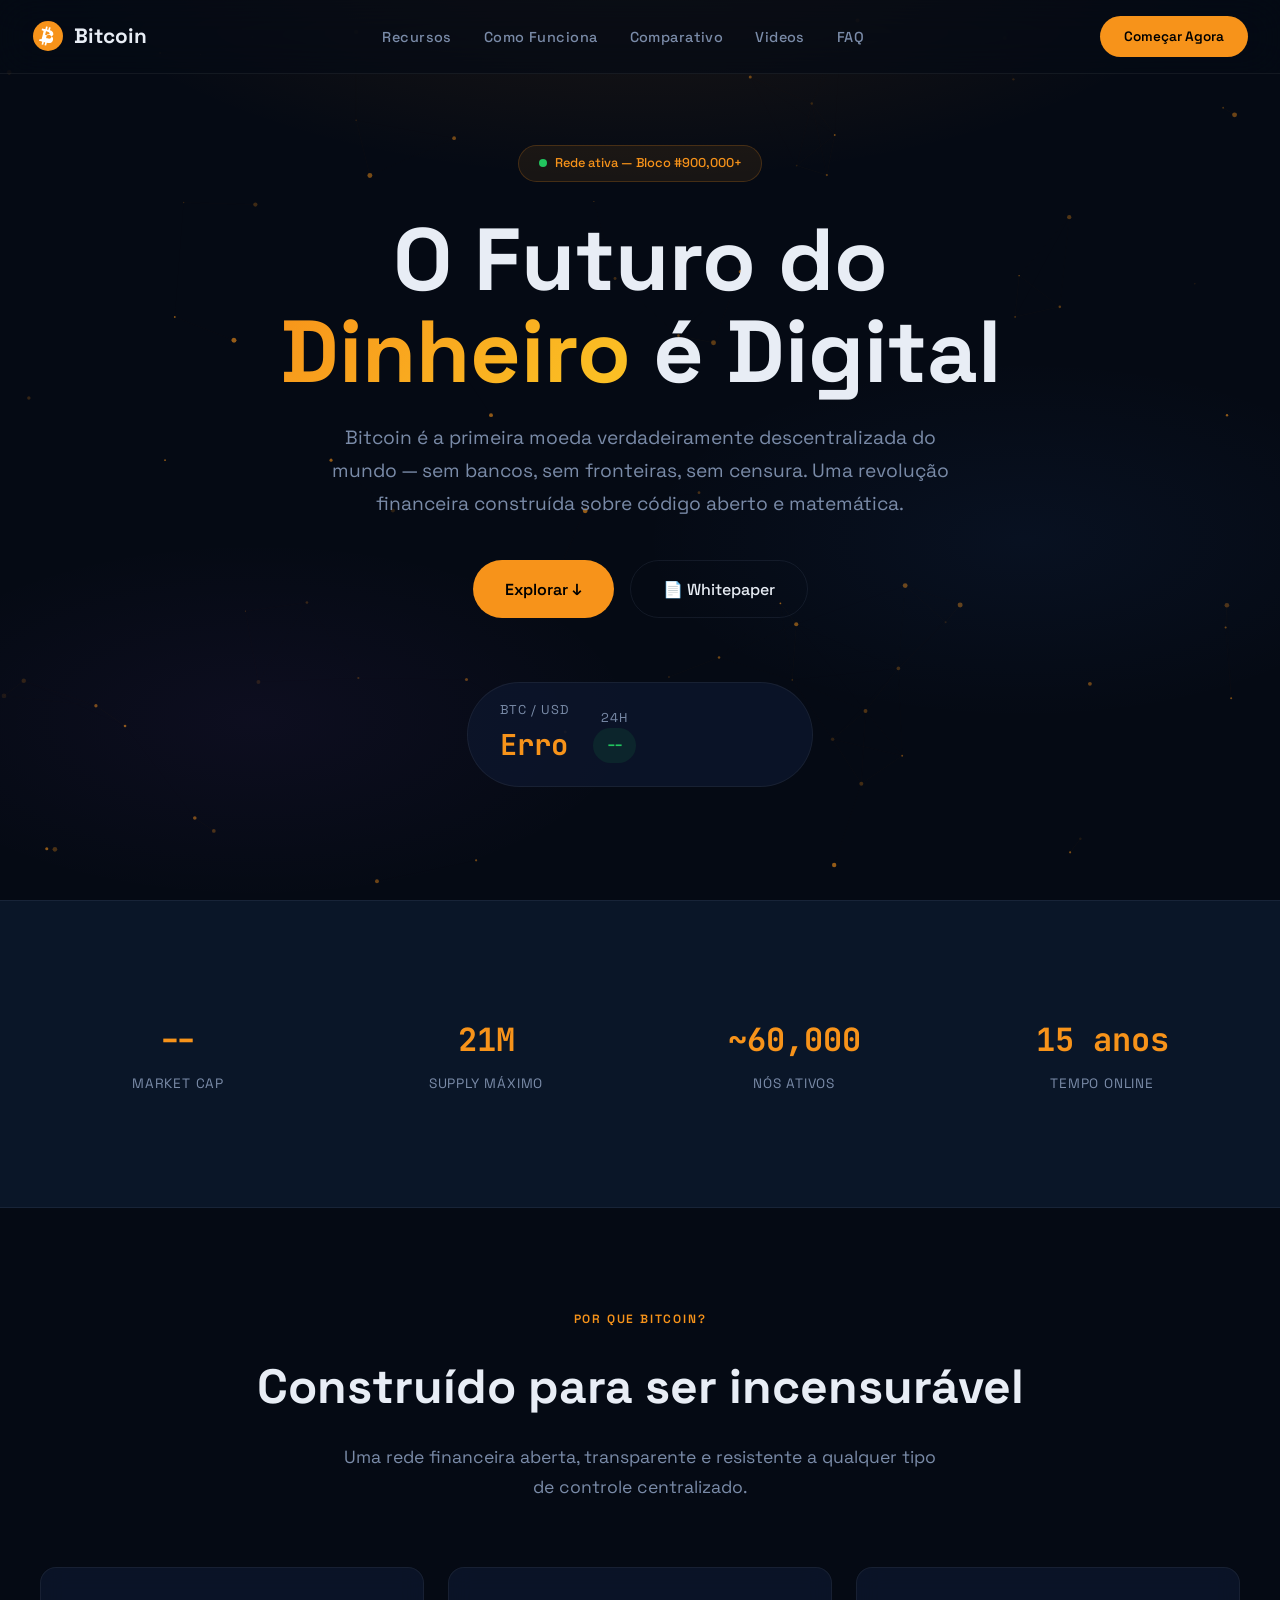
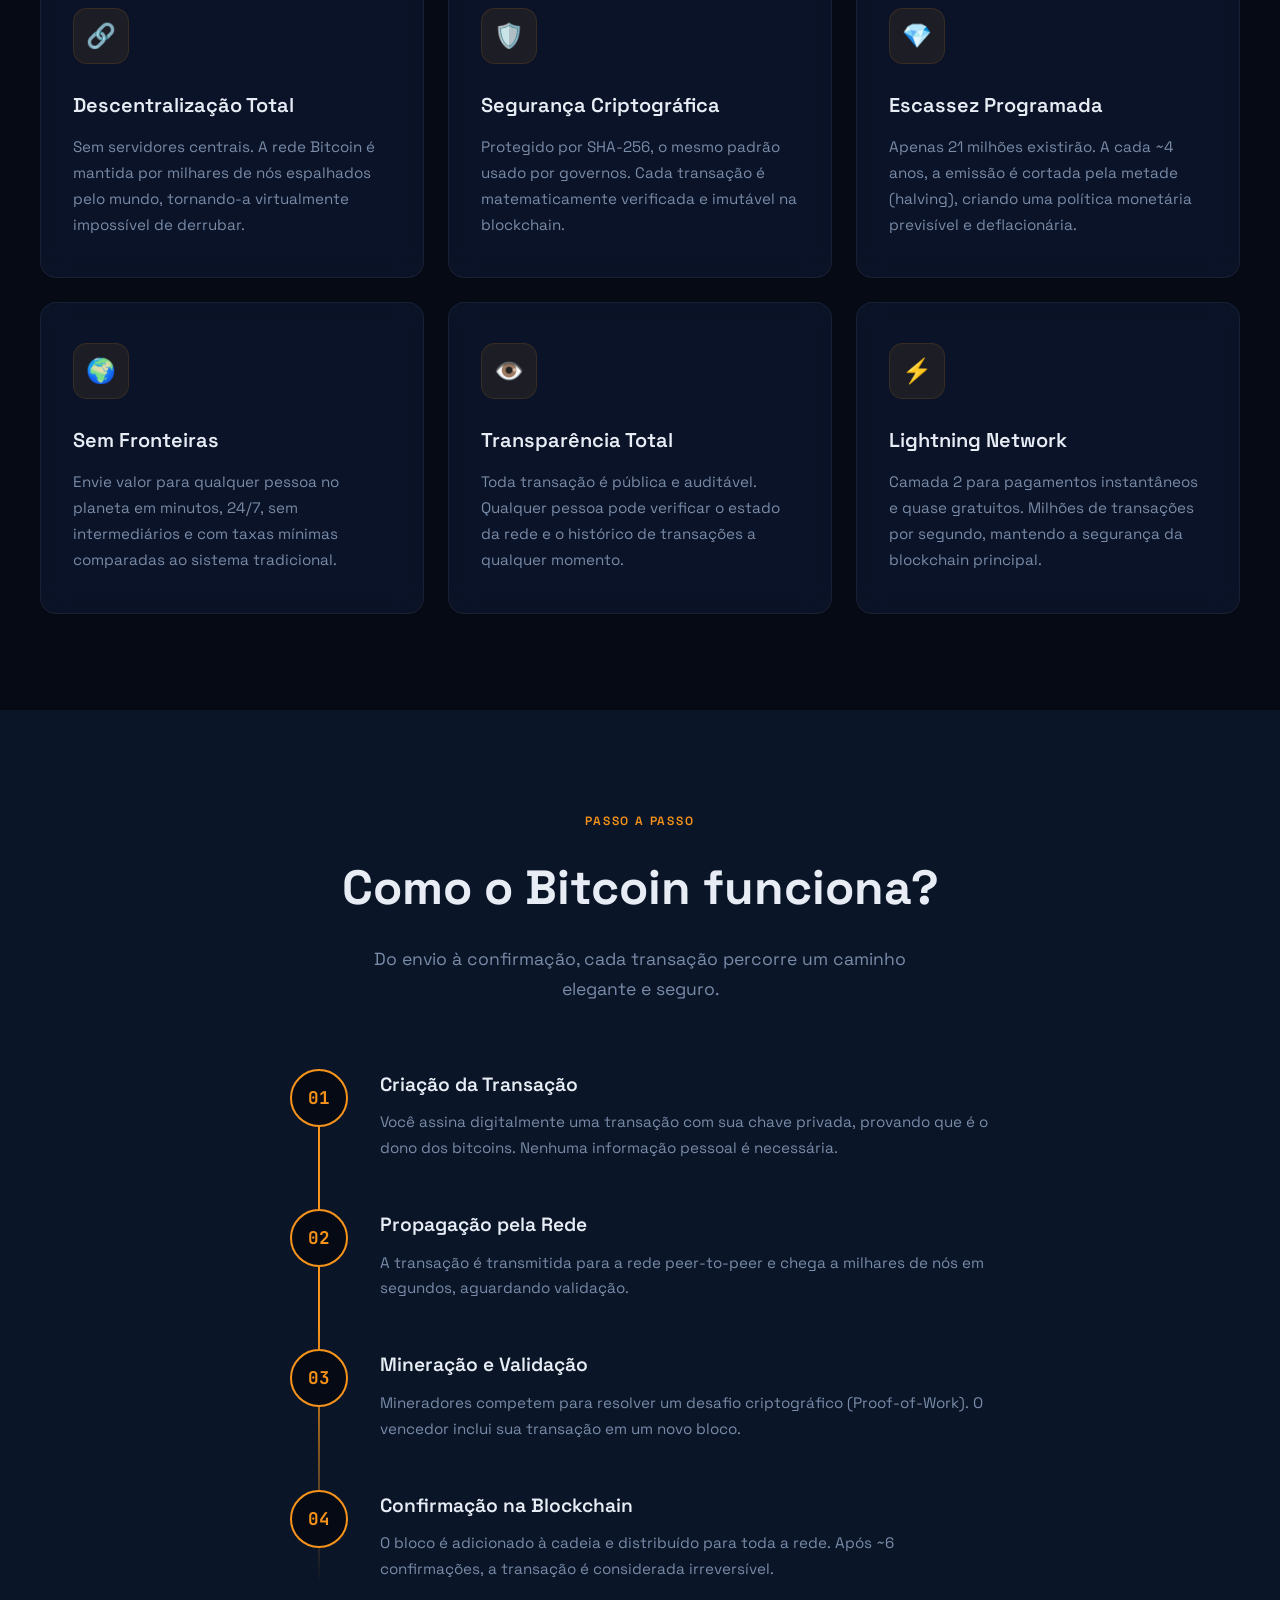
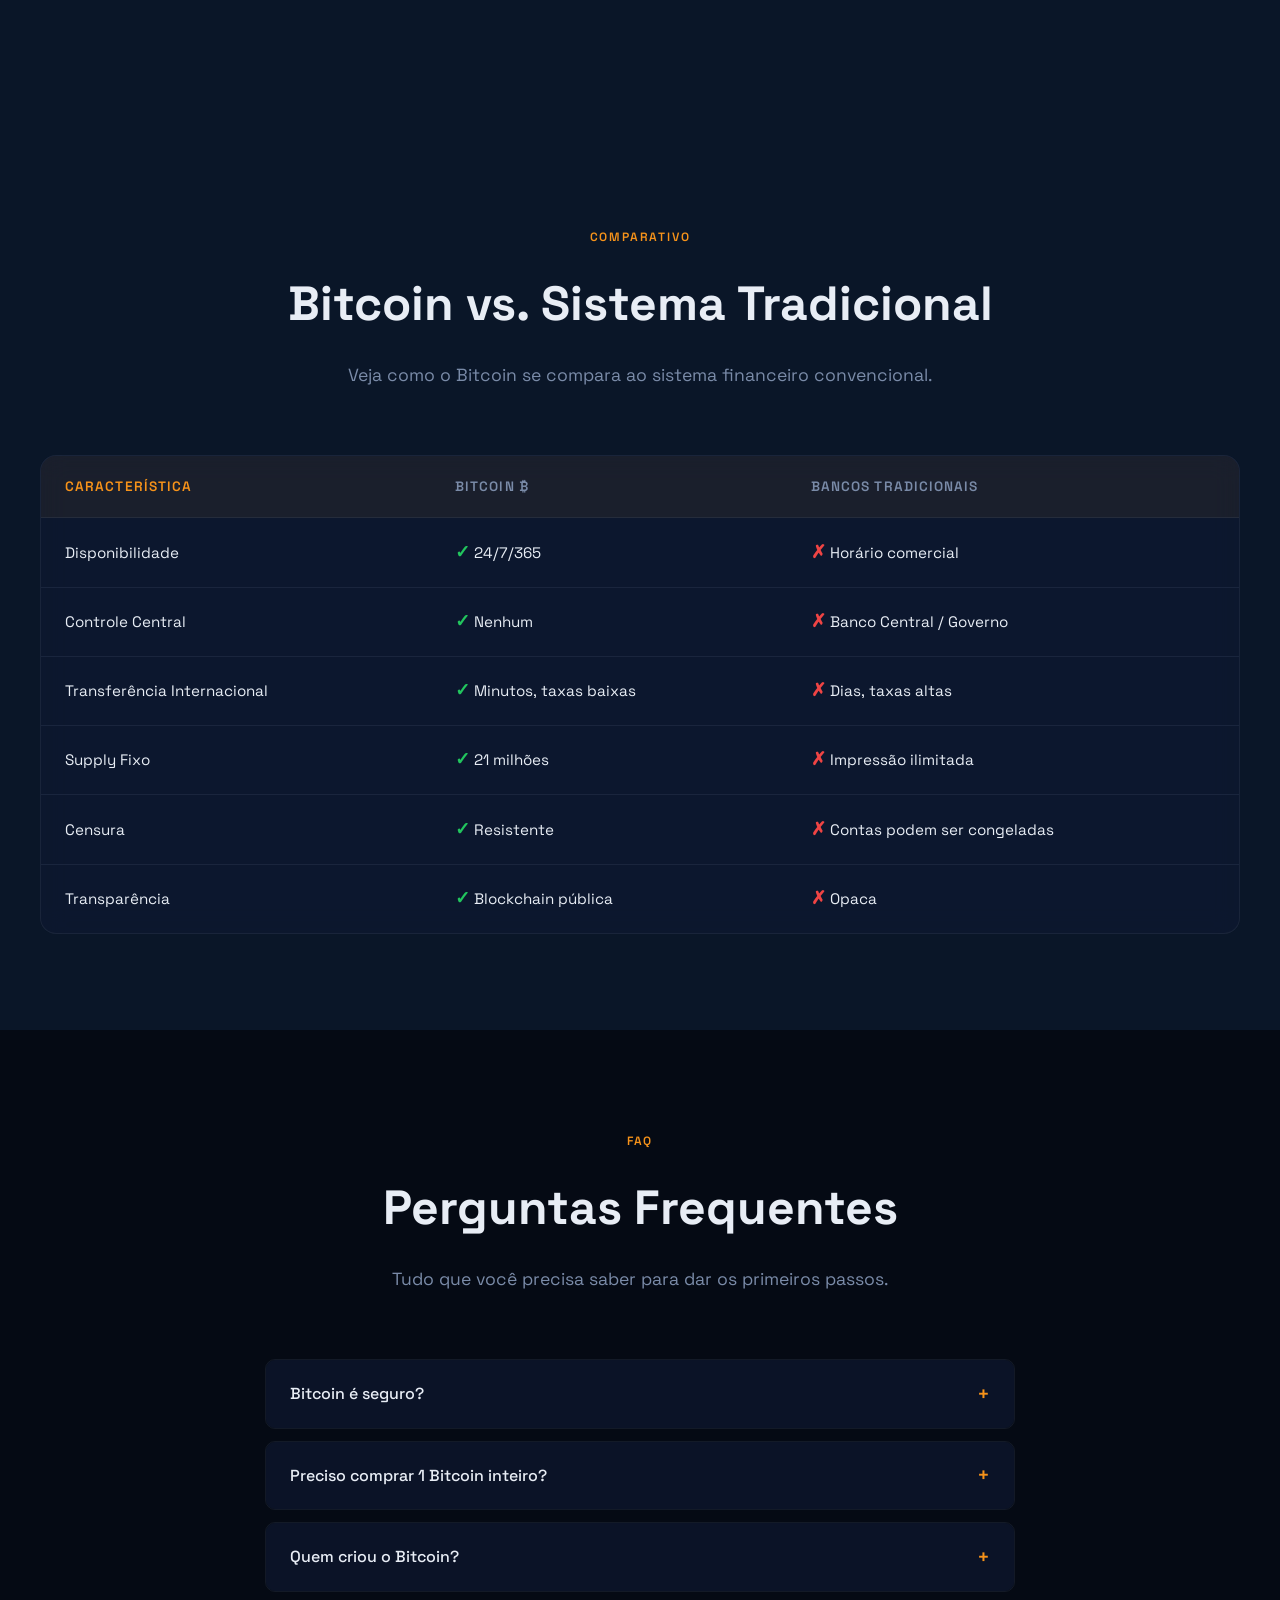
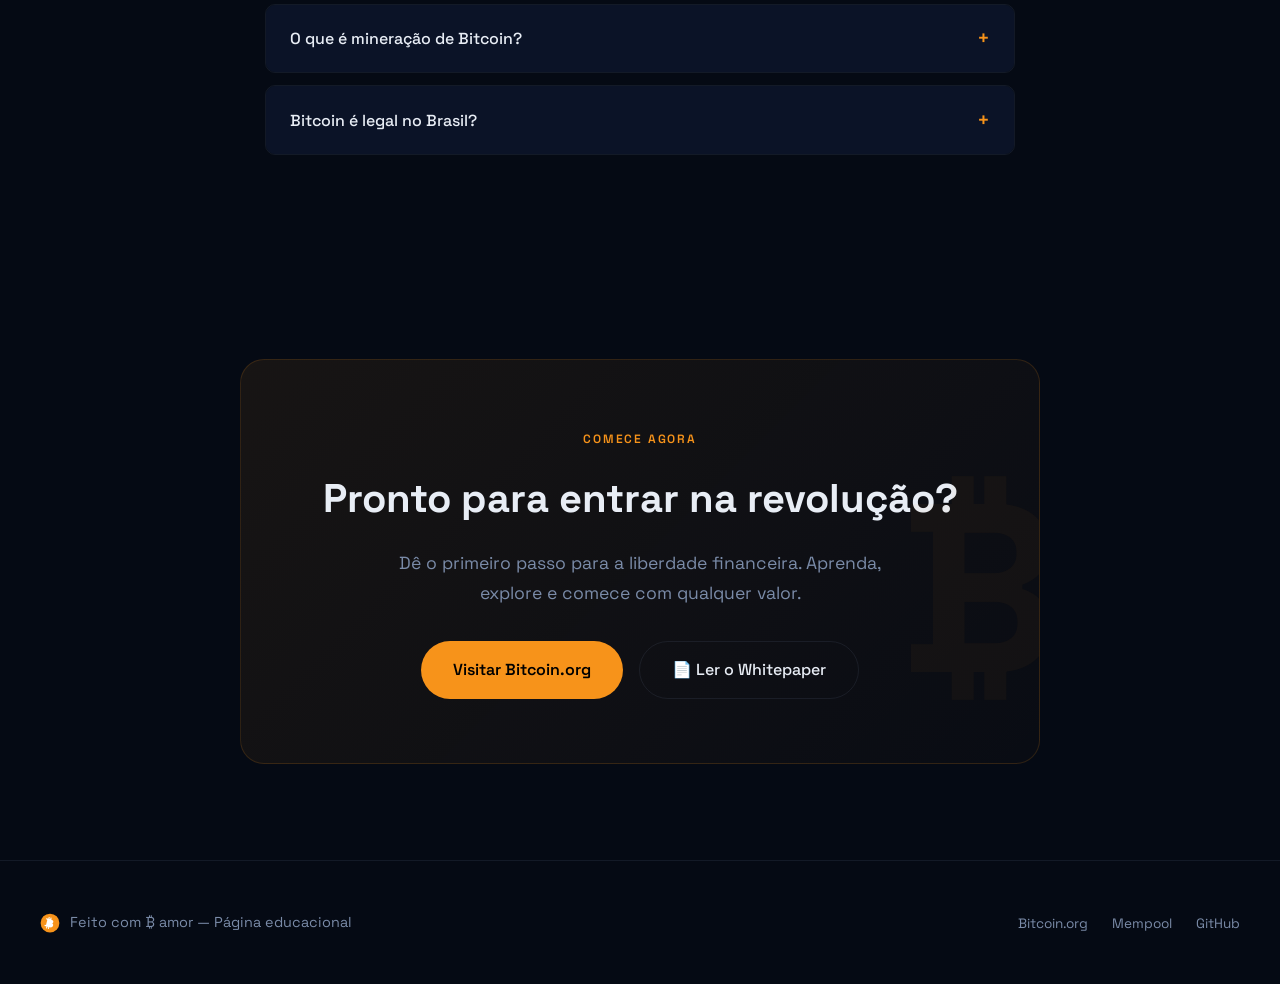
==== index.html @ db7349a1 "alter .html" ====
<!DOCTYPE html>
<html lang="pt-BR">
<head>
    <meta charset="UTF-8">
    <meta name="viewport" content="width=device-width, initial-scale=1.0">
    <title>Bitcoin — O Futuro do Dinheiro</title>
    <meta name="description" content="Descubra o Bitcoin: a revolução financeira descentralizada que está transformando o mundo.">
    <link rel="preconnect" href="https://fonts.googleapis.com">
    <link rel="preconnect" href="https://fonts.gstatic.com" crossorigin>
    <link href="https://fonts.googleapis.com/css2?family=Space+Grotesk:wght@300;400;500;600;700&family=JetBrains+Mono:wght@400;700&display=swap" rel="stylesheet">
    <link rel="stylesheet" href="style.css">

</head>

<body>

    <!-- ========== NAVBAR ========== -->
    <nav id="navbar">
        <a href="#" class="nav-logo">
            <svg viewBox="0 0 64 64" fill="none" xmlns="http://www.w3.org/2000/svg">
                <circle cx="32" cy="32" r="30" fill="#f7931a"/>
                <path d="M42.5 28.2c.6-4-2.4-6.2-6.6-7.6l1.4-5.5-3.3-.8-1.3 5.3c-.9-.2-1.8-.4-2.6-.6l1.3-5.3-3.3-.8-1.4 5.5c-.7-.2-1.4-.3-2.1-.5l-4.5-1.1-.9 3.5s2.4.6 2.4.6c1.3.3 1.6 1.2 1.5 1.9l-1.5 6.1c.1 0 .2 0 .3.1h-.3l-2.1 8.6c-.2.4-.6 1.1-1.5.8 0 0-2.4-.6-2.4-.6l-1.7 3.8 4.3 1.1c.8.2 1.6.4 2.3.6l-1.4 5.6 3.3.8 1.4-5.5c.9.2 1.8.5 2.6.7l-1.4 5.5 3.3.8 1.4-5.6c5.8 1.1 10.2.7 12-4.6 1.5-4.3-.1-6.7-3.1-8.3 2.2-.5 3.9-2 4.3-5z M38.7 34.7c-1.1 4.3-8.2 2-10.5 1.4l1.9-7.5c2.3.6 9.7 1.7 8.6 6.1zM35.1 28c-1 3.9-6.9 1.9-8.8 1.4l1.7-6.8c1.9.5 8.1 1.4 7.1 5.4z" fill="#fff"/>
            </svg>
            Bitcoin
        </a>

        <ul class="nav-links" id="navLinks">
            <li><a href="#features">Recursos</a></li>
            <li><a href="#how-it-works">Como Funciona</a></li>
            <li><a href="#comparison">Comparativo</a></li>
            <li><a href="https://www.youtube.com/@JunioAlexandr" target="_blank" rel="noopener noreferrer">Videos</a></li>
            <li><a href="#faq">FAQ</a></li>
        </ul>

        <a href="#cta" class="nav-cta">Começar Agora</a>

        <button class="mobile-toggle" id="mobileToggle" aria-label="Menu">
            <span></span><span></span><span></span>
        </button>
    </nav>

    <!-- ========== HERO ========== -->
    <section class="hero">
        <div class="hero-bg">
            <canvas id="particleCanvas"></canvas>
        </div>
        <div class="hero-gradient"></div>

        <div class="hero-content">
            <div class="hero-badge">
                <span class="pulse"></span>
                Rede ativa — Bloco #900,000+
            </div>

            <h1>O Futuro do <span class="gradient-text">Dinheiro</span> é Digital</h1>

            <p class="hero-description">
                Bitcoin é a primeira moeda verdadeiramente descentralizada do mundo — sem bancos, sem fronteiras, sem censura. Uma revolução financeira construída sobre código aberto e matemática.
            </p>

            <div class="hero-actions">
                <a href="#features" class="btn-primary">
                    Explorar ↓
                </a>
                <a href="https://bitcoin.org/bitcoin.pdf" target="_blank" class="btn-secondary">
                    📄 Whitepaper
                </a>
            </div>

            <div class="ticker">
                <div class="ticker-card">
                    <div>
                        <div class="ticker-label">BTC / USD</div>
                        <div class="ticker-price" id="btcPrice">--</div>
                    </div>
                    <div>
                        <div class="ticker-label">24h</div>
                        <div class="ticker-change up" id="btcChange">--</div>
                    </div>
                    <canvas class="ticker-sparkline" id="sparkline"></canvas>
                </div>
            </div>
        </div>
    </section>

    <!-- ========== STATS ========== -->
    <section class="stats">
        <div class="section-container">
            <div class="stats-grid">
                <div class="stat-item reveal">
                    <div class="stat-value" id="statMarketCap">--</div>
                    <div class="stat-label">Market Cap</div>
                </div>
                <div class="stat-item reveal">
                    <div class="stat-value">21M</div>
                    <div class="stat-label">Supply Máximo</div>
                </div>
                <div class="stat-item reveal">
                    <div class="stat-value" id="statNodes">~60,000</div>
                    <div class="stat-label">Nós Ativos</div>
                </div>
                <div class="stat-item reveal">
                    <div class="stat-value">15 anos</div>
                    <div class="stat-label">Tempo Online</div>
                </div>
            </div>
        </div>
    </section>

    <!-- ========== FEATURES ========== -->
    <section id="features">
        <div class="section-container">
            <div class="section-header reveal">
                <span class="section-tag">Por que Bitcoin?</span>
                <h2 class="section-title">Construído para ser incensurável</h2>
                <p class="section-subtitle">Uma rede financeira aberta, transparente e resistente a qualquer tipo de controle centralizado.</p>
            </div>

            <div class="features-grid">
                <div class="feature-card reveal">
                    <div class="feature-icon">🔗</div>
                    <h3>Descentralização Total</h3>
                    <p>Sem servidores centrais. A rede Bitcoin é mantida por milhares de nós espalhados pelo mundo, tornando-a virtualmente impossível de derrubar.</p>
                </div>

                <div class="feature-card reveal">
                    <div class="feature-icon">🛡️</div>
                    <h3>Segurança Criptográfica</h3>
                    <p>Protegido por SHA-256, o mesmo padrão usado por governos. Cada transação é matematicamente verificada e imutável na blockchain.</p>
                </div>

                <div class="feature-card reveal">
                    <div class="feature-icon">💎</div>
                    <h3>Escassez Programada</h3>
                    <p>Apenas 21 milhões existirão. A cada ~4 anos, a emissão é cortada pela metade (halving), criando uma política monetária previsível e deflacionária.</p>
                </div>

                <div class="feature-card reveal">
                    <div class="feature-icon">🌍</div>
                    <h3>Sem Fronteiras</h3>
                    <p>Envie valor para qualquer pessoa no planeta em minutos, 24/7, sem intermediários e com taxas mínimas comparadas ao sistema tradicional.</p>
                </div>

                <div class="feature-card reveal">
                    <div class="feature-icon">👁️</div>
                    <h3>Transparência Total</h3>
                    <p>Toda transação é pública e auditável. Qualquer pessoa pode verificar o estado da rede e o histórico de transações a qualquer momento.</p>
                </div>

                <div class="feature-card reveal">
                    <div class="feature-icon">⚡</div>
                    <h3>Lightning Network</h3>
                    <p>Camada 2 para pagamentos instantâneos e quase gratuitos. Milhões de transações por segundo, mantendo a segurança da blockchain principal.</p>
                </div>
            </div>
        </div>
    </section>

    <!-- ========== HOW IT WORKS ========== -->
    <section id="how-it-works" style="background: var(--bg-secondary);">
        <div class="section-container">
            <div class="section-header reveal">
                <span class="section-tag">Passo a Passo</span>
                <h2 class="section-title">Como o Bitcoin funciona?</h2>
                <p class="section-subtitle">Do envio à confirmação, cada transação percorre um caminho elegante e seguro.</p>
            </div>

            <div class="timeline">
                <div class="timeline-item">
                    <div class="timeline-marker">01</div>
                    <div class="timeline-content">
                        <h3>Criação da Transação</h3>
                        <p>Você assina digitalmente uma transação com sua chave privada, provando que é o dono dos bitcoins. Nenhuma informação pessoal é necessária.</p>
                    </div>
                </div>

                <div class="timeline-item">
                    <div class="timeline-marker">02</div>
                    <div class="timeline-content">
                        <h3>Propagação pela Rede</h3>
                        <p>A transação é transmitida para a rede peer-to-peer e chega a milhares de nós em segundos, aguardando validação.</p>
                    </div>
                </div>

                <div class="timeline-item">
                    <div class="timeline-marker">03</div>
                    <div class="timeline-content">
                        <h3>Mineração e Validação</h3>
                        <p>Mineradores competem para resolver um desafio criptográfico (Proof-of-Work). O vencedor inclui sua transação em um novo bloco.</p>
                    </div>
                </div>

                <div class="timeline-item">
                    <div class="timeline-marker">04</div>
                    <div class="timeline-content">
                        <h3>Confirmação na Blockchain</h3>
                        <p>O bloco é adicionado à cadeia e distribuído para toda a rede. Após ~6 confirmações, a transação é considerada irreversível.</p>
                    </div>
                </div>
            </div>
        </div>
    </section>

    <!-- ========== COMPARISON ========== -->
    <section id="comparison" class="comparison-section">
        <div class="section-container">
            <div class="section-header reveal">
                <span class="section-tag">Comparativo</span>
                <h2 class="section-title">Bitcoin vs. Sistema Tradicional</h2>
                <p class="section-subtitle">Veja como o Bitcoin se compara ao sistema financeiro convencional.</p>
            </div>

            <div class="reveal">
                <table class="comparison-table">
                    <thead>
                        <tr>
                            <th>Característica</th>
                            <th>Bitcoin ₿</th>
                            <th>Bancos Tradicionais</th>
                        </tr>
                    </thead>
                    <tbody>
                        <tr>
                            <td>Disponibilidade</td>
                            <td><span class="check">✓</span> 24/7/365</td>
                            <td><span class="cross">✗</span> Horário comercial</td>
                        </tr>
                        <tr>
                            <td>Controle Central</td>
                            <td><span class="check">✓</span> Nenhum</td>
                            <td><span class="cross">✗</span> Banco Central / Governo</td>
                        </tr>
                        <tr>
                            <td>Transferência Internacional</td>
                            <td><span class="check">✓</span> Minutos, taxas baixas</td>
                            <td><span class="cross">✗</span> Dias, taxas altas</td>
                        </tr>
                        <tr>
                            <td>Supply Fixo</td>
                            <td><span class="check">✓</span> 21 milhões</td>
                            <td><span class="cross">✗</span> Impressão ilimitada</td>
                        </tr>
                        <tr>
                            <td>Censura</td>
                            <td><span class="check">✓</span> Resistente</td>
                            <td><span class="cross">✗</span> Contas podem ser congeladas</td>
                        </tr>
                        <tr>
                            <td>Transparência</td>
                            <td><span class="check">✓</span> Blockchain pública</td>
                            <td><span class="cross">✗</span> Opaca</td>
                        </tr>
                    </tbody>
                </table>
            </div>
        </div>
    </section>

    <!-- ========== FAQ ========== -->
    <section id="faq">
        <div class="section-container">
            <div class="section-header reveal">
                <span class="section-tag">FAQ</span>
                <h2 class="section-title">Perguntas Frequentes</h2>
                <p class="section-subtitle">Tudo que você precisa saber para dar os primeiros passos.</p>
            </div>

            <div class="faq-list reveal">
                <div class="faq-item">
                    <button class="faq-question">
                        Bitcoin é seguro?
                        <span class="faq-icon">+</span>
                    </button>
                    <div class="faq-answer">
                        <div class="faq-answer-inner">
                            Sim. A rede Bitcoin nunca foi hackeada em mais de 15 anos. Ela é protegida por criptografia SHA-256 e pelo maior poder computacional do mundo. O que pode ser vulnerável são exchanges e carteiras mal configuradas — não a rede em si.
                        </div>
                    </div>
                </div>

                <div class="faq-item">
                    <button class="faq-question">
                        Preciso comprar 1 Bitcoin inteiro?
                        <span class="faq-icon">+</span>
                    </button>
                    <div class="faq-answer">
                        <div class="faq-answer-inner">
                            Não! Um Bitcoin é divisível em 100 milhões de partes chamadas <strong>satoshis</strong>. Você pode começar comprando qualquer valor, mesmo R$10. É como comprar gramas de ouro em vez de um lingote inteiro.
                        </div>
                    </div>
                </div>

                <div class="faq-item">
                    <button class="faq-question">
                        Quem criou o Bitcoin?
                        <span class="faq-icon">+</span>
                    </button>
                    <div class="faq-answer">
                        <div class="faq-answer-inner">
                            O Bitcoin foi criado em 2008 por uma pessoa ou grupo sob o pseudônimo de <strong>Satoshi Nakamoto</strong>. O whitepaper foi publicado em outubro de 2008 e a rede começou em janeiro de 2009. A identidade de Satoshi permanece desconhecida até hoje.
                        </div>
                    </div>
                </div>

                <div class="faq-item">
                    <button class="faq-question">
                        O que é mineração de Bitcoin?
                        <span class="faq-icon">+</span>
                    </button>
                    <div class="faq-answer">
                        <div class="faq-answer-inner">
                            Mineração é o processo de usar poder computacional para validar transações e adicionar novos blocos à blockchain. Os mineradores são recompensados com novos bitcoins por esse trabalho. Atualmente, a recompensa é de 3.125 BTC por bloco (após o halving de 2024).
                        </div>
                    </div>
                </div>

                <div class="faq-item">
                    <button class="faq-question">
                        Bitcoin é legal no Brasil?
                        <span class="faq-icon">+</span>
                    </button>
                    <div class="faq-answer">
                        <div class="faq-answer-inner">
                            Sim. O Brasil aprovou o <strong>Marco Legal dos Criptoativos</strong> (Lei 14.478/2022), regulamentando o uso de criptomoedas no país. Comprar, vender e utilizar Bitcoin é perfeitamente legal. Lucros devem ser declarados à Receita Federal.
                        </div>
                    </div>
                </div>
            </div>
        </div>
    </section>

    <!-- ========== CTA ========== -->
    <section id="cta" class="cta-section">
        <div class="section-container">
            <div class="cta-box reveal">
                <span class="section-tag">Comece agora</span>
                <h2>Pronto para entrar na revolução?</h2>
                <p>Dê o primeiro passo para a liberdade financeira. Aprenda, explore e comece com qualquer valor.</p>
                <div style="display: flex; gap: 1rem; justify-content: center; flex-wrap: wrap;">
                    <a href="https://bitcoin.org" target="_blank" class="btn-primary">Visitar Bitcoin.org</a>
                    <a href="https://bitcoin.org/bitcoin.pdf" target="_blank" class="btn-secondary">📄 Ler o Whitepaper</a>
                </div>
            </div>
        </div>
    </section>

    <!-- ========== FOOTER ========== -->
    <footer>
        <div class="footer-content">
            <div class="footer-left">
                <svg width="20" height="20" viewBox="0 0 64 64" fill="none"><circle cx="32" cy="32" r="30" fill="#f7931a"/><path d="M42.5 28.2c.6-4-2.4-6.2-6.6-7.6l1.4-5.5-3.3-.8-1.3 5.3c-.9-.2-1.8-.4-2.6-.6l1.3-5.3-3.3-.8-1.4 5.5c-.7-.2-1.4-.3-2.1-.5l-4.5-1.1-.9 3.5s2.4.6 2.4.6c1.3.3 1.6 1.2 1.5 1.9l-1.5 6.1c.1 0 .2 0 .3.1h-.3l-2.1 8.6c-.2.4-.6 1.1-1.5.8 0 0-2.4-.6-2.4-.6l-1.7 3.8 4.3 1.1c.8.2 1.6.4 2.3.6l-1.4 5.6 3.3.8 1.4-5.5c.9.2 1.8.5 2.6.7l-1.4 5.5 3.3.8 1.4-5.6c5.8 1.1 10.2.7 12-4.6 1.5-4.3-.1-6.7-3.1-8.3 2.2-.5 3.9-2 4.3-5z" fill="#fff"/></svg>
                Feito com ₿ amor — Página educacional
            </div>
            <ul class="footer-links">
                <li><a href="https://bitcoin.org" target="_blank">Bitcoin.org</a></li>
                <li><a href="https://mempool.space" target="_blank">Mempool</a></li>
                <li><a href="https://github.com/bitcoin/bitcoin" target="_blank">GitHub</a></li>
            </ul>
        </div>
    </footer>

    <script src="script.js"></script>
</body>
</html>
---- style.css ----
/* ========== RESET & VARIABLES ========== */
        *, *::before, *::after { margin: 0; padding: 0; box-sizing: border-box; }

        :root {
            --bg-primary: #050a14;
            --bg-secondary: #0a1628;
            --bg-card: rgba(15, 25, 50, 0.6);
            --text-primary: #e8edf5;
            --text-secondary: #7a8ba8;
            --accent: #f7931a;
            --accent-glow: rgba(247, 147, 26, 0.3);
            --accent-subtle: rgba(247, 147, 26, 0.08);
            --green: #22c55e;
            --red: #ef4444;
            --border: rgba(122, 139, 168, 0.12);
            --glass: rgba(15, 25, 50, 0.65);
            --glass-border: rgba(255, 255, 255, 0.06);
            --radius: 16px;
            --radius-sm: 10px;
            --transition: 0.35s cubic-bezier(0.4, 0, 0.2, 1);
        }

        html { scroll-behavior: smooth; }

        body {
            font-family: 'Space Grotesk', sans-serif;
            background: var(--bg-primary);
            color: var(--text-primary);
            line-height: 1.7;
            overflow-x: hidden;
        }

        /* ========== SCROLLBAR ========== */
        ::-webkit-scrollbar { width: 8px; }
        ::-webkit-scrollbar-track { background: var(--bg-primary); }
        ::-webkit-scrollbar-thumb { background: var(--accent); border-radius: 4px; }

        /* ========== NAVBAR ========== */
        nav {
            position: fixed;
            top: 0;
            left: 0;
            right: 0;
            z-index: 1000;
            padding: 1rem 2rem;
            display: flex;
            justify-content: space-between;
            align-items: center;
            backdrop-filter: blur(20px);
            -webkit-backdrop-filter: blur(20px);
            background: rgba(5, 10, 20, 0.7);
            border-bottom: 1px solid var(--glass-border);
            transition: var(--transition);
        }

        nav.scrolled {
            padding: 0.6rem 2rem;
            background: rgba(5, 10, 20, 0.92);
        }

        .nav-logo {
            display: flex;
            align-items: center;
            gap: 0.6rem;
            font-weight: 700;
            font-size: 1.3rem;
            text-decoration: none;
            color: var(--text-primary);
        }

        .nav-logo svg { width: 32px; height: 32px; }

        .nav-links {
            display: flex;
            gap: 2rem;
            list-style: none;
        }

        .nav-links a {
            color: var(--text-secondary);
            text-decoration: none;
            font-size: 0.9rem;
            font-weight: 500;
            letter-spacing: 0.03em;
            transition: var(--transition);
            position: relative;
        }

        .nav-links a::after {
            content: '';
            position: absolute;
            bottom: -4px;
            left: 0;
            width: 0;
            height: 2px;
            background: var(--accent);
            transition: var(--transition);
        }

        .nav-links a:hover { color: var(--accent); }
        .nav-links a:hover::after { width: 100%; }

        .nav-cta {
            background: var(--accent);
            color: #000;
            padding: 0.55rem 1.5rem;
            border-radius: 50px;
            font-weight: 600;
            font-size: 0.85rem;
            text-decoration: none;
            transition: var(--transition);
            border: none;
            cursor: pointer;
        }

        .nav-cta:hover {
            box-shadow: 0 0 25px var(--accent-glow);
            transform: translateY(-1px);
        }

        /* ========== HERO ========== */
        .hero {
            position: relative;
            min-height: 100vh;
            display: flex;
            align-items: center;
            justify-content: center;
            text-align: center;
            padding: 6rem 2rem 4rem;
            overflow: hidden;
        }

        .hero-bg {
            position: absolute;
            inset: 0;
            z-index: 0;
        }

        .hero-bg canvas { width: 100%; height: 100%; }

        .hero-gradient {
            position: absolute;
            inset: 0;
            background:
                radial-gradient(ellipse 80% 50% at 50% -10%, rgba(247, 147, 26, 0.12) 0%, transparent 60%),
                radial-gradient(ellipse 60% 40% at 80% 60%, rgba(59, 130, 246, 0.06) 0%, transparent 50%),
                radial-gradient(ellipse 60% 40% at 20% 80%, rgba(168, 85, 247, 0.05) 0%, transparent 50%);
            z-index: 1;
        }

        .hero-content {
            position: relative;
            z-index: 2;
            max-width: 850px;
        }

        .hero-badge {
            display: inline-flex;
            align-items: center;
            gap: 0.5rem;
            background: var(--accent-subtle);
            border: 1px solid rgba(247, 147, 26, 0.2);
            padding: 0.4rem 1.2rem;
            border-radius: 50px;
            font-size: 0.8rem;
            font-weight: 500;
            color: var(--accent);
            margin-bottom: 2rem;
            animation: fadeInDown 0.8s ease forwards;
        }

        .hero-badge .pulse {
            width: 8px;
            height: 8px;
            background: var(--green);
            border-radius: 50%;
            animation: pulse 2s ease-in-out infinite;
        }

        .hero h1 {
            font-size: clamp(3rem, 7vw, 5.5rem);
            font-weight: 700;
            line-height: 1.05;
            margin-bottom: 1.5rem;
            animation: fadeInUp 0.8s ease 0.15s forwards;
            opacity: 0;
        }

        .hero h1 .gradient-text {
            background: linear-gradient(135deg, var(--accent), #fbbf24, var(--accent));
            background-size: 200% auto;
            -webkit-background-clip: text;
            -webkit-text-fill-color: transparent;
            background-clip: text;
            animation: shimmer 3s linear infinite;
        }

        .hero-description {
            font-size: 1.2rem;
            color: var(--text-secondary);
            max-width: 620px;
            margin: 0 auto 2.5rem;
            animation: fadeInUp 0.8s ease 0.3s forwards;
            opacity: 0;
        }

        .hero-actions {
            display: flex;
            gap: 1rem;
            justify-content: center;
            flex-wrap: wrap;
            animation: fadeInUp 0.8s ease 0.45s forwards;
            opacity: 0;
        }

        .btn-primary {
            display: inline-flex;
            align-items: center;
            gap: 0.5rem;
            padding: 0.9rem 2rem;
            background: var(--accent);
            color: #000;
            font-weight: 600;
            font-size: 1rem;
            border-radius: 50px;
            text-decoration: none;
            transition: var(--transition);
            border: none;
            cursor: pointer;
        }

        .btn-primary:hover {
            box-shadow: 0 0 35px var(--accent-glow);
            transform: translateY(-2px);
        }

        .btn-secondary {
            display: inline-flex;
            align-items: center;
            gap: 0.5rem;
            padding: 0.9rem 2rem;
            background: transparent;
            color: var(--text-primary);
            font-weight: 500;
            font-size: 1rem;
            border-radius: 50px;
            text-decoration: none;
            transition: var(--transition);
            border: 1px solid var(--border);
        }

        .btn-secondary:hover {
            border-color: var(--accent);
            background: var(--accent-subtle);
        }

        /* ========== PRICE TICKER ========== */
        .ticker {
            position: relative;
            z-index: 2;
            margin-top: 4rem;
            animation: fadeInUp 0.8s ease 0.6s forwards;
            opacity: 0;
        }

        .ticker-card {
            display: inline-flex;
            align-items: center;
            gap: 1.5rem;
            background: var(--glass);
            backdrop-filter: blur(20px);
            -webkit-backdrop-filter: blur(20px);
            border: 1px solid var(--glass-border);
            padding: 1rem 2rem;
            border-radius: 60px;
        }

        .ticker-price {
            font-family: 'JetBrains Mono', monospace;
            font-size: 1.8rem;
            font-weight: 700;
            color: var(--accent);
        }

        .ticker-change {
            font-family: 'JetBrains Mono', monospace;
            font-size: 0.9rem;
            font-weight: 700;
            padding: 0.3rem 0.8rem;
            border-radius: 50px;
        }

        .ticker-change.up { color: var(--green); background: rgba(34, 197, 94, 0.1); }
        .ticker-change.down { color: var(--red); background: rgba(239, 68, 68, 0.1); }

        .ticker-label {
            font-size: 0.8rem;
            color: var(--text-secondary);
            text-transform: uppercase;
            letter-spacing: 0.08em;
        }

        .ticker-sparkline { height: 40px; width: 120px; }

        /* ========== SECTIONS COMMON ========== */
        section { padding: 6rem 2rem; }

        .section-container {
            max-width: 1200px;
            margin: 0 auto;
        }

        .section-header {
            text-align: center;
            margin-bottom: 4rem;
        }

        .section-tag {
            display: inline-block;
            font-size: 0.75rem;
            font-weight: 600;
            letter-spacing: 0.15em;
            text-transform: uppercase;
            color: var(--accent);
            margin-bottom: 1rem;
        }

        .section-title {
            font-size: clamp(2rem, 4vw, 3rem);
            font-weight: 700;
            margin-bottom: 1rem;
        }

        .section-subtitle {
            font-size: 1.1rem;
            color: var(--text-secondary);
            max-width: 600px;
            margin: 0 auto;
        }

        /* ========== STATS BAR ========== */
        .stats {
            border-top: 1px solid var(--border);
            border-bottom: 1px solid var(--border);
            background: var(--bg-secondary);
        }

        .stats-grid {
            display: grid;
            grid-template-columns: repeat(4, 1fr);
            gap: 2rem;
        }

        .stat-item {
            text-align: center;
            padding: 1rem;
        }

        .stat-value {
            font-family: 'JetBrains Mono', monospace;
            font-size: 2rem;
            font-weight: 700;
            color: var(--accent);
            margin-bottom: 0.3rem;
        }

        .stat-label {
            font-size: 0.85rem;
            color: var(--text-secondary);
            text-transform: uppercase;
            letter-spacing: 0.06em;
        }

        /* ========== FEATURES GRID ========== */
        .features-grid {
            display: grid;
            grid-template-columns: repeat(3, 1fr);
            gap: 1.5rem;
        }

        .feature-card {
            background: var(--glass);
            backdrop-filter: blur(12px);
            -webkit-backdrop-filter: blur(12px);
            border: 1px solid var(--glass-border);
            padding: 2.5rem 2rem;
            border-radius: var(--radius);
            transition: var(--transition);
            position: relative;
            overflow: hidden;
        }

        .feature-card::before {
            content: '';
            position: absolute;
            top: 0;
            left: 0;
            right: 0;
            height: 3px;
            background: linear-gradient(90deg, transparent, var(--accent), transparent);
            opacity: 0;
            transition: var(--transition);
        }

        .feature-card:hover {
            transform: translateY(-6px);
            border-color: rgba(247, 147, 26, 0.15);
            box-shadow: 0 20px 40px rgba(0, 0, 0, 0.3);
        }

        .feature-card:hover::before { opacity: 1; }

        .feature-icon {
            width: 56px;
            height: 56px;
            display: flex;
            align-items: center;
            justify-content: center;
            border-radius: 14px;
            background: var(--accent-subtle);
            border: 1px solid rgba(247, 147, 26, 0.12);
            margin-bottom: 1.5rem;
            font-size: 1.5rem;
        }

        .feature-card h3 {
            font-size: 1.25rem;
            font-weight: 600;
            margin-bottom: 0.75rem;
        }

        .feature-card p {
            font-size: 0.95rem;
            color: var(--text-secondary);
            line-height: 1.7;
        }

        /* ========== HOW IT WORKS - TIMELINE ========== */
        .timeline {
            position: relative;
            max-width: 700px;
            margin: 0 auto;
        }

        .timeline::before {
            content: '';
            position: absolute;
            left: 28px;
            top: 0;
            bottom: 0;
            width: 2px;
            background: linear-gradient(to bottom, var(--accent), var(--accent) 50%, transparent);
        }

        .timeline-item {
            display: flex;
            gap: 2rem;
            margin-bottom: 3rem;
            align-items: flex-start;
            opacity: 0;
            transform: translateX(-20px);
            transition: opacity 0.6s ease, transform 0.6s ease;
        }

        .timeline-item.visible {
            opacity: 1;
            transform: translateX(0);
        }

        .timeline-marker {
            flex-shrink: 0;
            width: 58px;
            height: 58px;
            border-radius: 50%;
            background: var(--bg-primary);
            border: 2px solid var(--accent);
            display: flex;
            align-items: center;
            justify-content: center;
            font-family: 'JetBrains Mono', monospace;
            font-weight: 700;
            font-size: 1.1rem;
            color: var(--accent);
            z-index: 1;
        }

        .timeline-content h3 {
            font-size: 1.2rem;
            font-weight: 600;
            margin-bottom: 0.5rem;
        }

        .timeline-content p {
            color: var(--text-secondary);
            font-size: 0.95rem;
        }

        /* ========== COMPARISON TABLE ========== */
        .comparison-section { background: var(--bg-secondary); }

        .comparison-table {
            width: 100%;
            border-collapse: separate;
            border-spacing: 0;
            background: var(--glass);
            backdrop-filter: blur(12px);
            -webkit-backdrop-filter: blur(12px);
            border: 1px solid var(--glass-border);
            border-radius: var(--radius);
            overflow: hidden;
        }

        .comparison-table thead th {
            background: rgba(247, 147, 26, 0.06);
            padding: 1.2rem 1.5rem;
            font-size: 0.85rem;
            font-weight: 600;
            text-transform: uppercase;
            letter-spacing: 0.08em;
            color: var(--text-secondary);
            text-align: left;
            border-bottom: 1px solid var(--border);
        }

        .comparison-table thead th:first-child { color: var(--accent); }

        .comparison-table tbody td {
            padding: 1.2rem 1.5rem;
            border-bottom: 1px solid var(--border);
            font-size: 0.95rem;
        }

        .comparison-table tbody tr:last-child td { border-bottom: none; }

        .comparison-table tbody tr:hover { background: rgba(247, 147, 26, 0.03); }

        .check { color: var(--green); font-weight: 700; font-size: 1.1rem; }
        .cross { color: var(--red); font-weight: 700; font-size: 1.1rem; }

        /* ========== FAQ ACCORDION ========== */
        .faq-list {
            max-width: 750px;
            margin: 0 auto;
        }

        .faq-item {
            border: 1px solid var(--border);
            border-radius: var(--radius-sm);
            margin-bottom: 0.75rem;
            overflow: hidden;
            transition: var(--transition);
        }

        .faq-item:hover { border-color: rgba(247, 147, 26, 0.2); }

        .faq-question {
            width: 100%;
            background: var(--glass);
            border: none;
            color: var(--text-primary);
            padding: 1.3rem 1.5rem;
            font-size: 1rem;
            font-weight: 500;
            font-family: 'Space Grotesk', sans-serif;
            text-align: left;
            cursor: pointer;
            display: flex;
            justify-content: space-between;
            align-items: center;
            transition: var(--transition);
        }

        .faq-question:hover { background: rgba(247, 147, 26, 0.04); }

        .faq-icon {
            font-size: 1.3rem;
            color: var(--accent);
            transition: transform 0.3s ease;
            flex-shrink: 0;
            margin-left: 1rem;
        }

        .faq-item.active .faq-icon { transform: rotate(45deg); }

        .faq-answer {
            max-height: 0;
            overflow: hidden;
            transition: max-height 0.4s ease, padding 0.4s ease;
        }

        .faq-item.active .faq-answer { max-height: 300px; }

        .faq-answer-inner {
            padding: 0 1.5rem 1.5rem;
            color: var(--text-secondary);
            font-size: 0.95rem;
            line-height: 1.8;
        }

        /* ========== CTA SECTION ========== */
        .cta-section {
            text-align: center;
            position: relative;
        }

        .cta-box {
            background: linear-gradient(135deg, rgba(247, 147, 26, 0.08), rgba(247, 147, 26, 0.02));
            border: 1px solid rgba(247, 147, 26, 0.15);
            border-radius: 24px;
            padding: 4rem 3rem;
            max-width: 800px;
            margin: 0 auto;
            position: relative;
            overflow: hidden;
        }

        .cta-box::before {
            content: '₿';
            position: absolute;
            right: -20px;
            bottom: -30px;
            font-size: 15rem;
            font-weight: 700;
            color: rgba(247, 147, 26, 0.04);
            pointer-events: none;
        }

        .cta-box h2 {
            font-size: 2.5rem;
            font-weight: 700;
            margin-bottom: 1rem;
        }

        .cta-box p {
            color: var(--text-secondary);
            font-size: 1.1rem;
            margin-bottom: 2rem;
            max-width: 500px;
            margin-left: auto;
            margin-right: auto;
        }

        /* ========== FOOTER ========== */
        footer {
            border-top: 1px solid var(--border);
            padding: 3rem 2rem;
        }

        .footer-content {
            max-width: 1200px;
            margin: 0 auto;
            display: flex;
            justify-content: space-between;
            align-items: center;
            flex-wrap: wrap;
            gap: 1rem;
        }

        .footer-left {
            display: flex;
            align-items: center;
            gap: 0.6rem;
            color: var(--text-secondary);
            font-size: 0.9rem;
        }

        .footer-links {
            display: flex;
            gap: 1.5rem;
            list-style: none;
        }

        .footer-links a {
            color: var(--text-secondary);
            font-size: 0.85rem;
            text-decoration: none;
            transition: var(--transition);
        }

        .footer-links a:hover { color: var(--accent); }

        /* ========== ANIMATIONS ========== */
        @keyframes fadeInUp {
            from { opacity: 0; transform: translateY(30px); }
            to { opacity: 1; transform: translateY(0); }
        }

        @keyframes fadeInDown {
            from { opacity: 0; transform: translateY(-20px); }
            to { opacity: 1; transform: translateY(0); }
        }

        @keyframes pulse {
            0%, 100% { opacity: 1; transform: scale(1); }
            50% { opacity: 0.5; transform: scale(1.5); }
        }

        @keyframes shimmer {
            0% { background-position: 0% center; }
            100% { background-position: 200% center; }
        }

        @keyframes float {
            0%, 100% { transform: translateY(0); }
            50% { transform: translateY(-10px); }
        }

        .reveal {
            opacity: 0;
            transform: translateY(40px);
            transition: opacity 0.7s ease, transform 0.7s ease;
        }

        .reveal.visible {
            opacity: 1;
            transform: translateY(0);
        }

        /* ========== RESPONSIVE ========== */
        .mobile-toggle {
            display: none;
            background: none;
            border: none;
            cursor: pointer;
            padding: 0.5rem;
        }

        .mobile-toggle span {
            display: block;
            width: 24px;
            height: 2px;
            background: var(--text-primary);
            margin: 5px 0;
            transition: var(--transition);
        }

        @media (max-width: 900px) {
            .features-grid { grid-template-columns: 1fr 1fr; }
            .stats-grid { grid-template-columns: 1fr 1fr; }
        }

        @media (max-width: 700px) {
            .mobile-toggle { display: block; }

            .nav-links {
                position: fixed;
                top: 0;
                right: -100%;
                width: 70%;
                max-width: 300px;
                height: 100vh;
                background: var(--bg-secondary);
                flex-direction: column;
                padding: 5rem 2rem 2rem;
                gap: 1.5rem;
                transition: right 0.4s ease;
                border-left: 1px solid var(--border);
            }

            .nav-links.open { right: 0; }

            .features-grid { grid-template-columns: 1fr; }
            .stats-grid { grid-template-columns: 1fr 1fr; }

            .hero h1 { font-size: 2.5rem; }
            .hero-description { font-size: 1rem; }

            .ticker-card {
                flex-direction: column;
                gap: 0.8rem;
                padding: 1.2rem;
                border-radius: var(--radius);
            }

            .cta-box { padding: 3rem 1.5rem; }
            .cta-box h2 { font-size: 1.8rem; }

            .comparison-table { font-size: 0.85rem; }
            .comparison-table thead th,
            .comparison-table tbody td { padding: 0.8rem; }

            .footer-content { flex-direction: column; text-align: center; }
        }
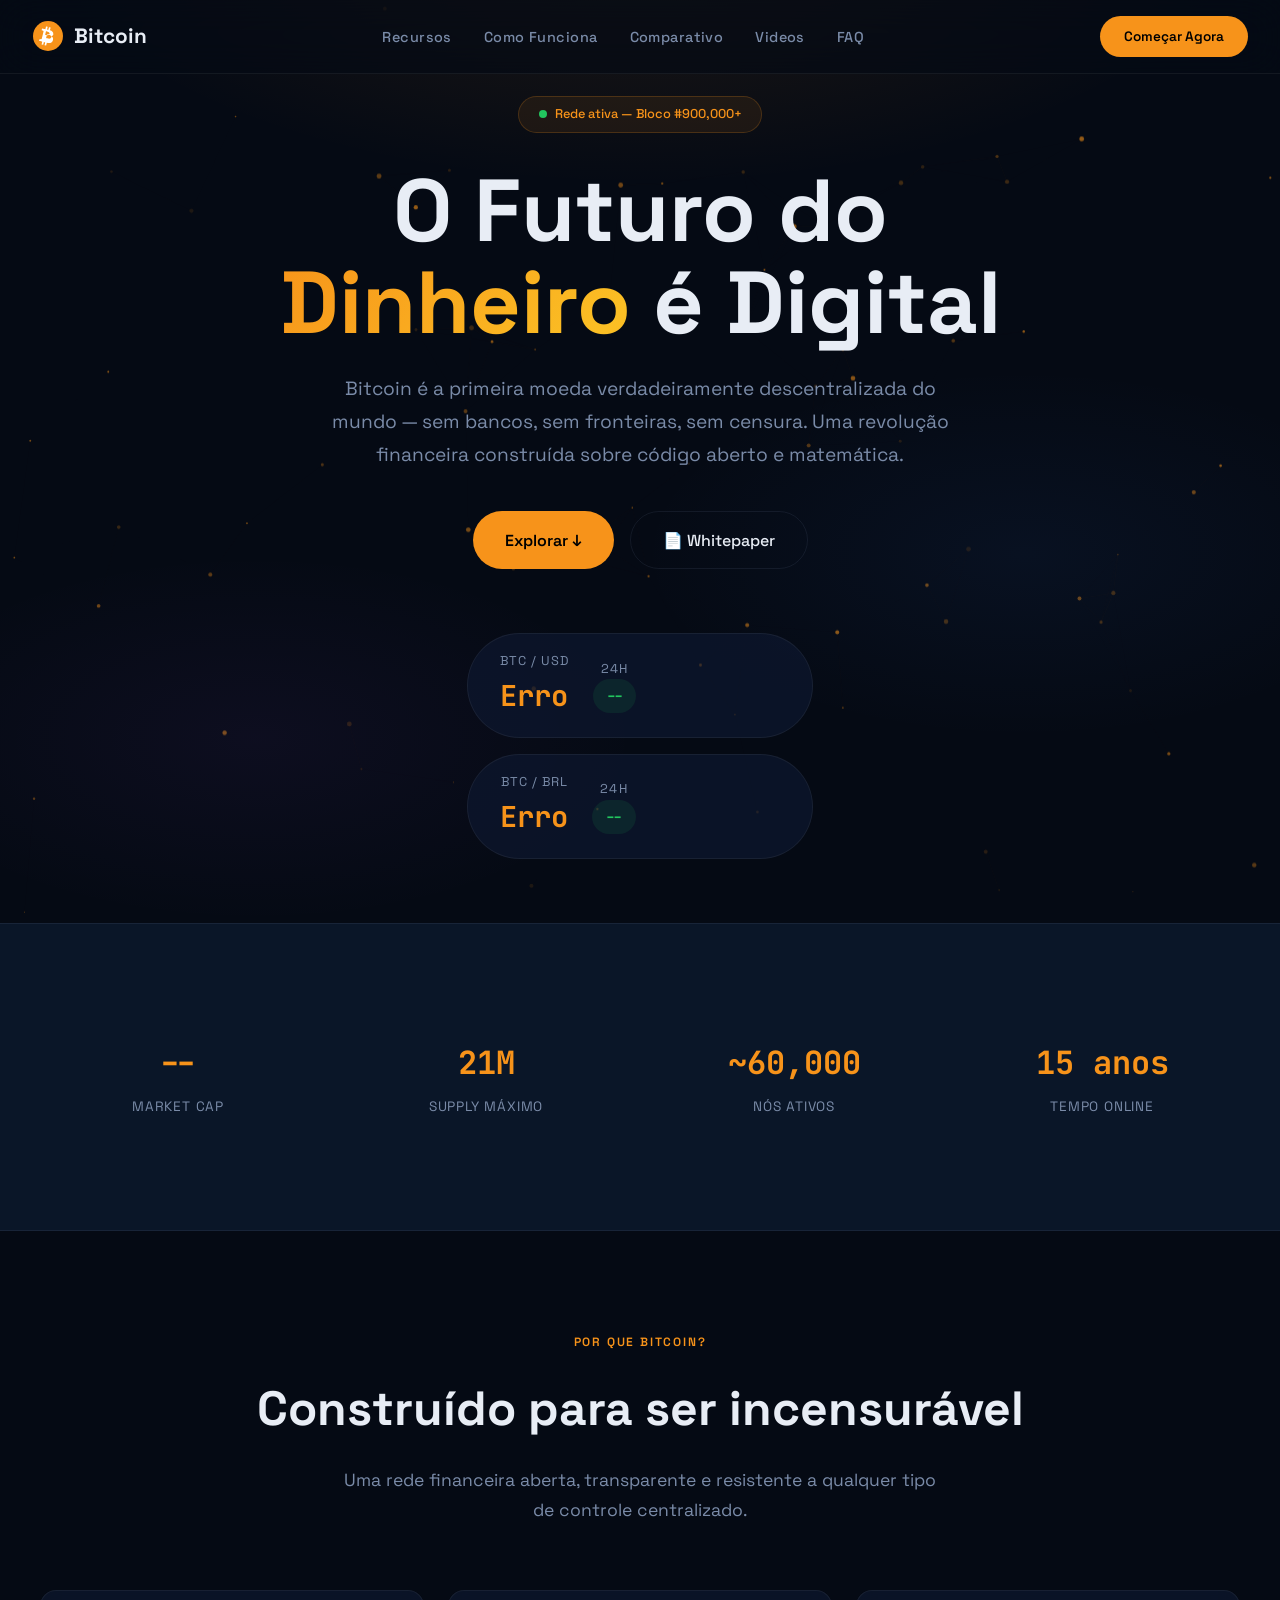
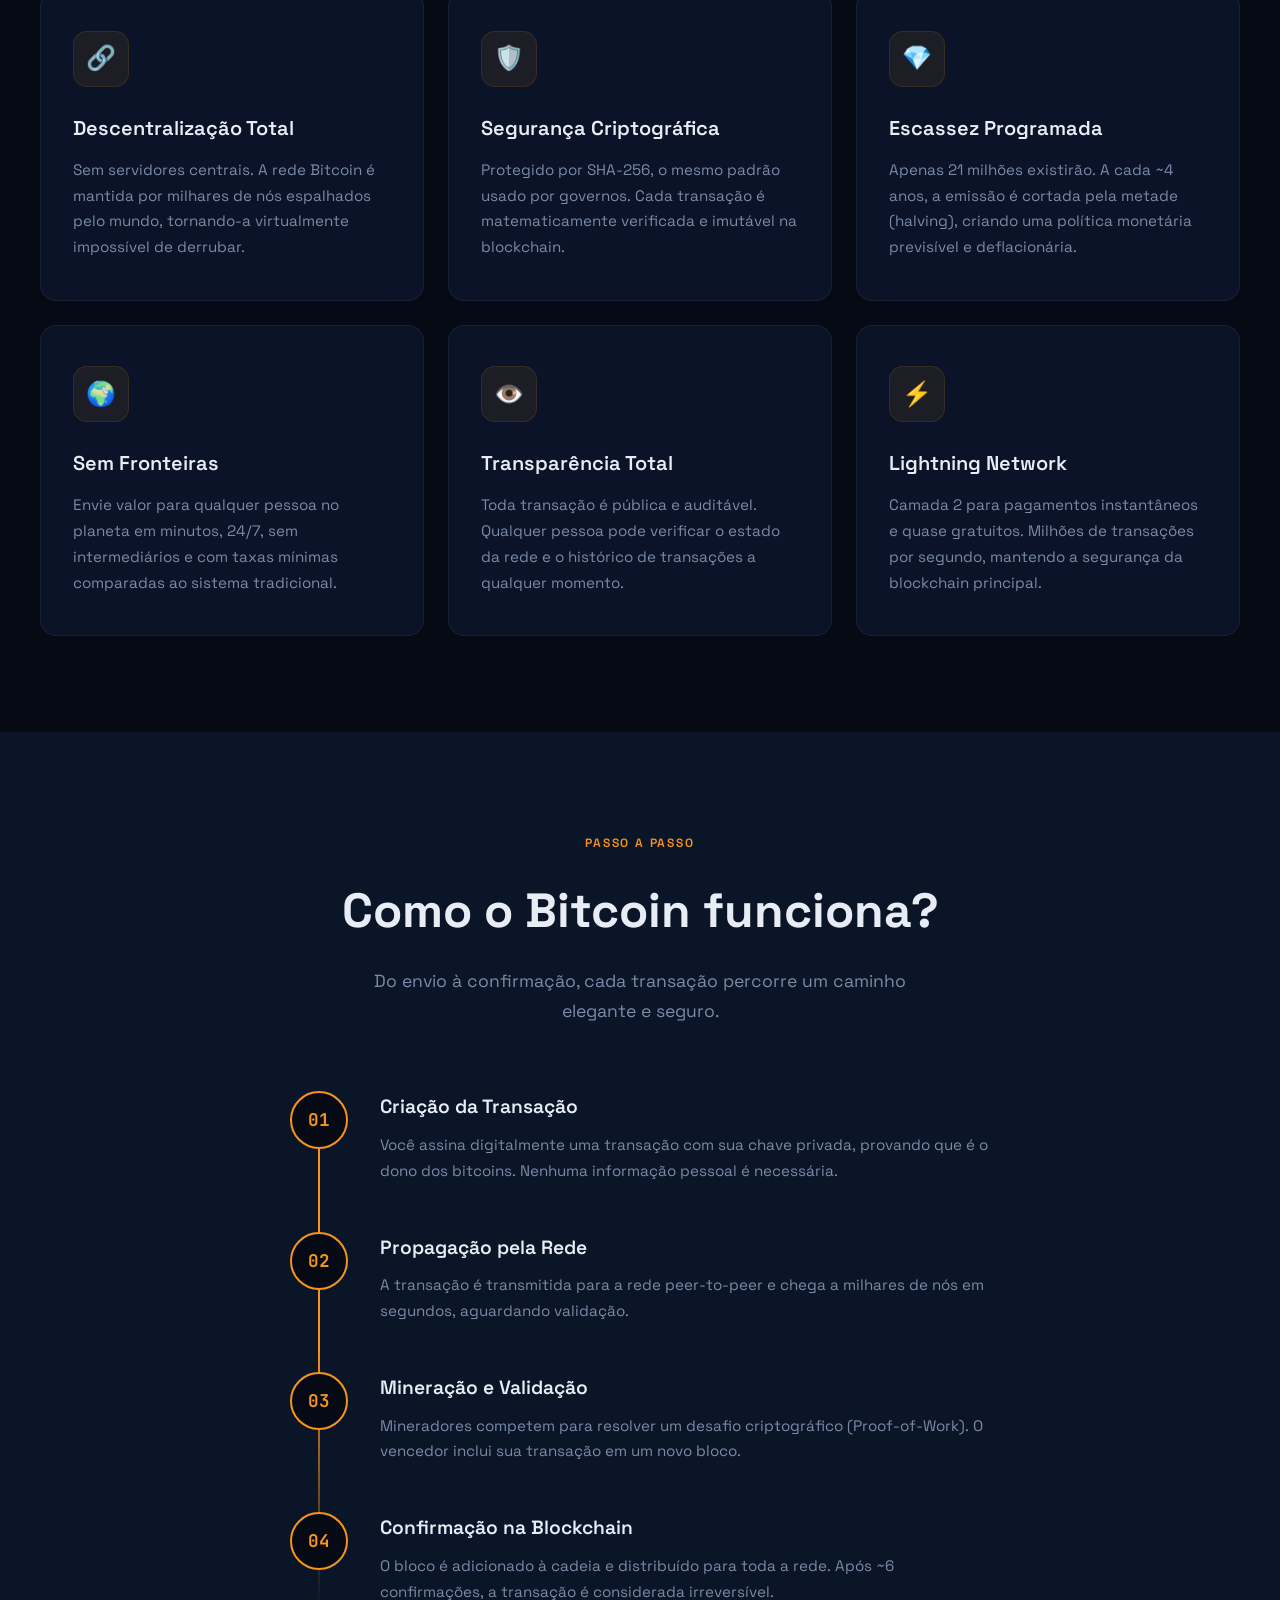
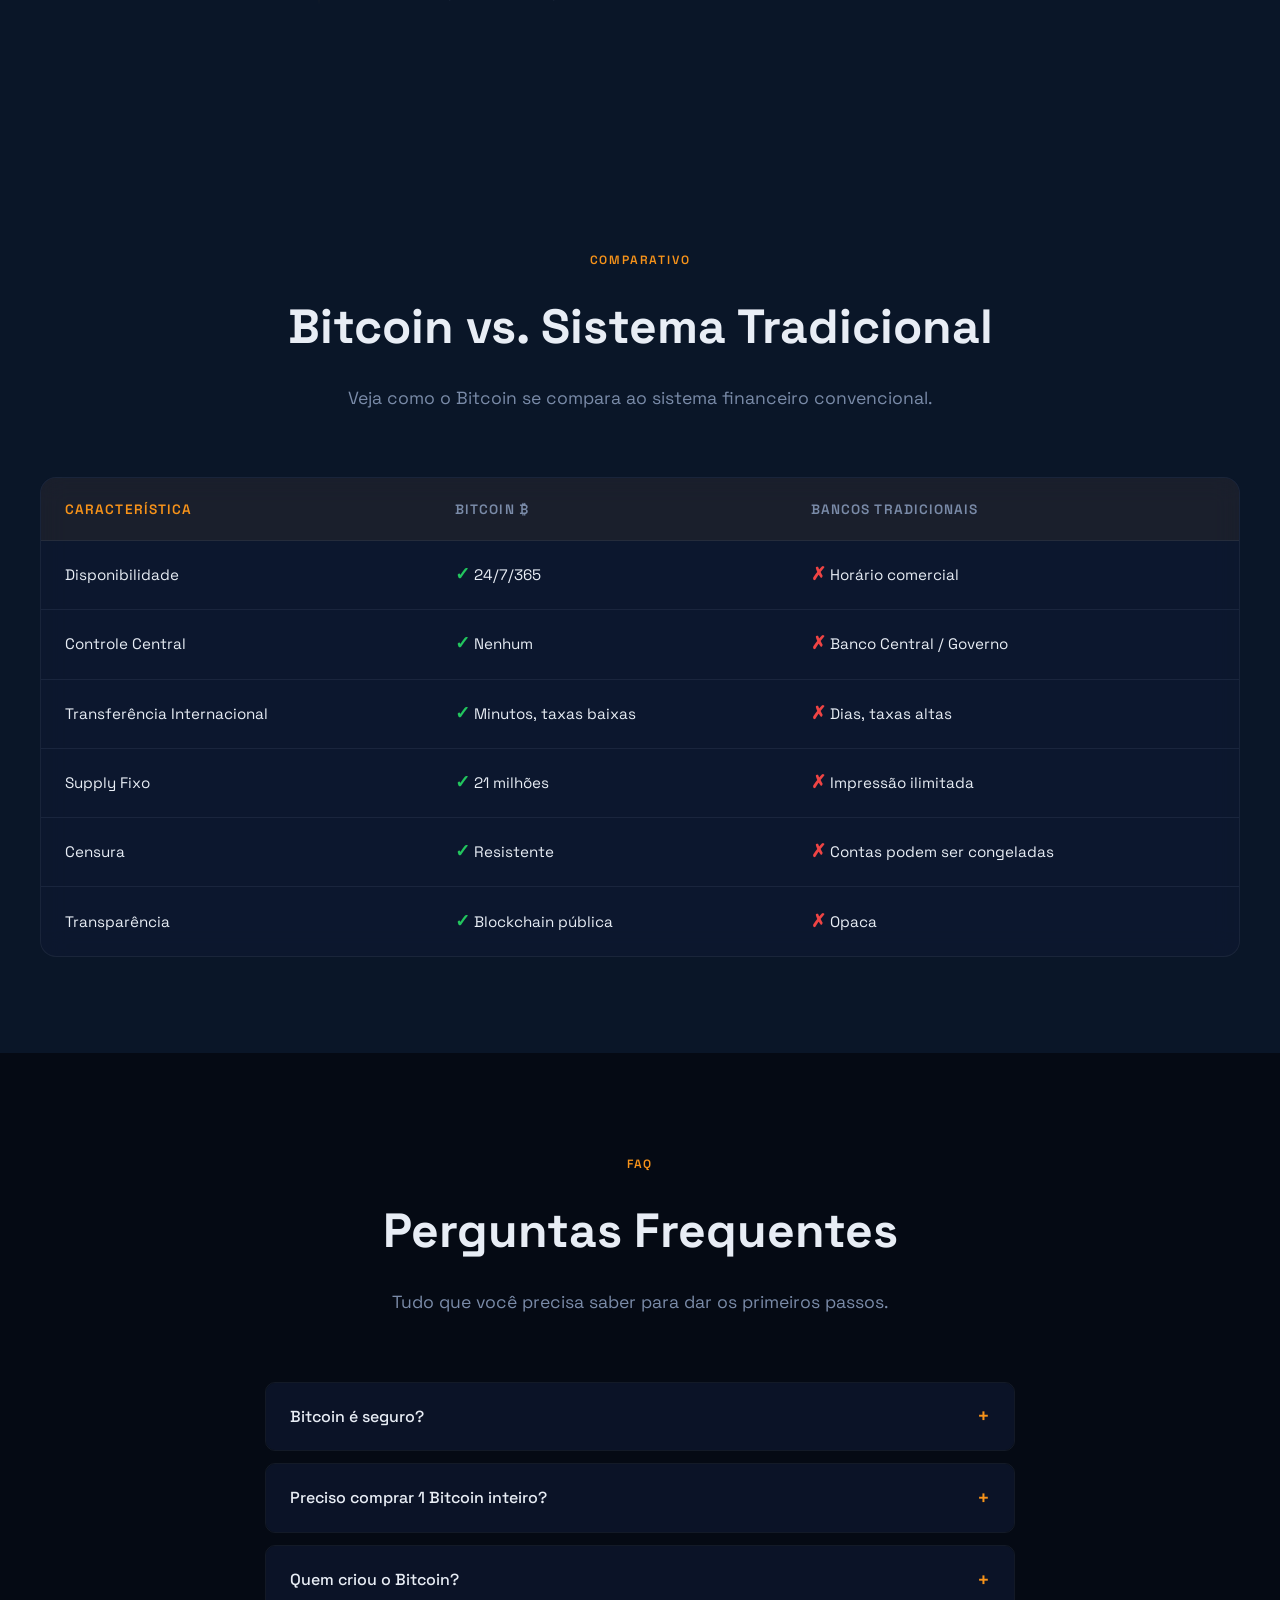
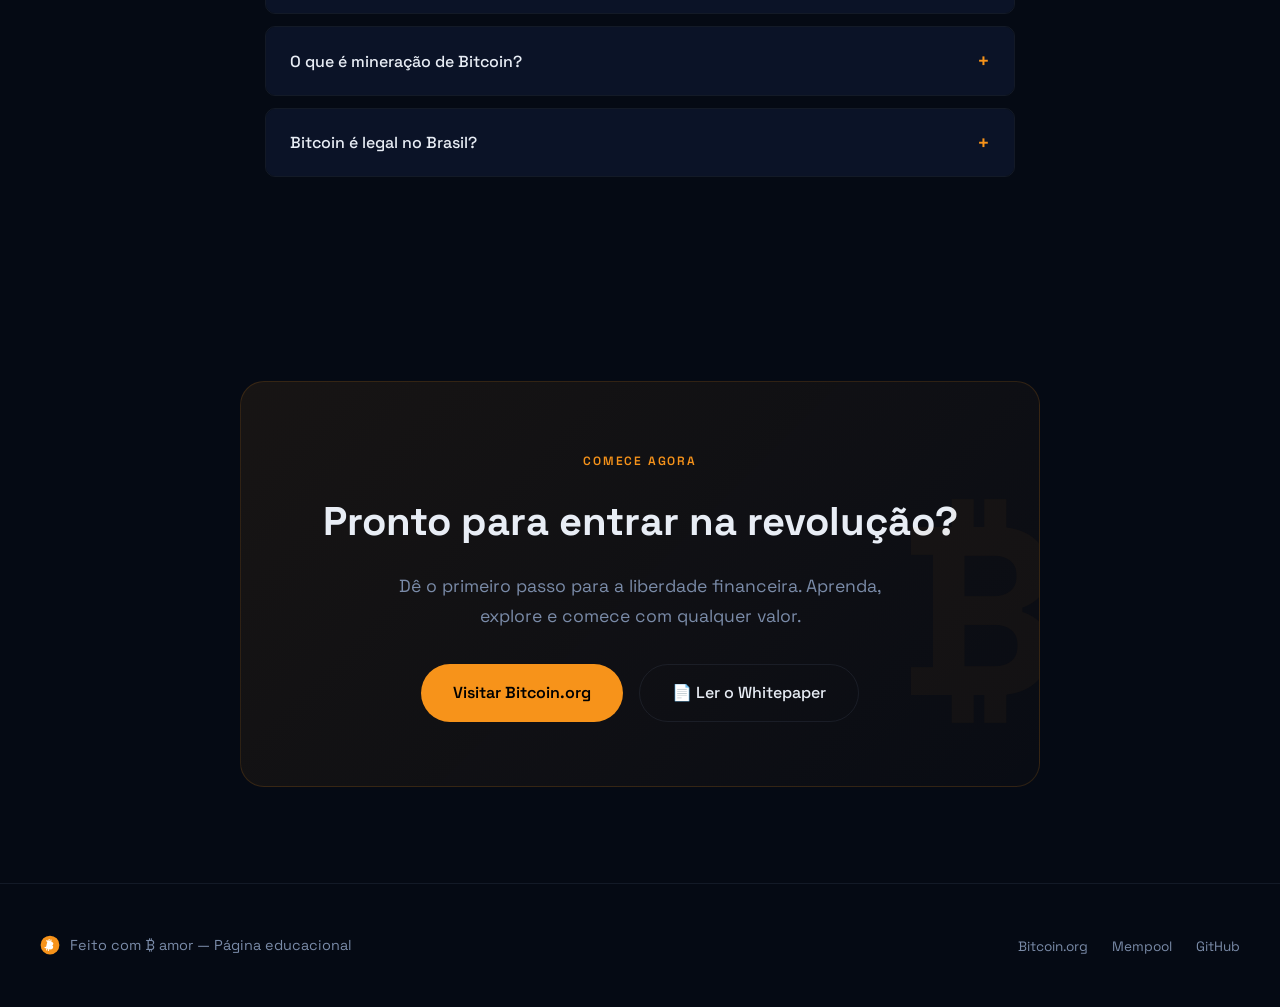
==== commit be049b3c: "add price  usd/brl" ====
--- a/index.html
+++ b/index.html
@@ -67,7 +67,7 @@
                 </a>
             </div>
 
-            <div class="ticker">
+            <div class="ticker" style="display: flex; flex-direction: column; gap: 1rem; align-items: center;">
                 <div class="ticker-card">
                     <div>
                         <div class="ticker-label">BTC / USD</div>
@@ -78,6 +78,17 @@
                         <div class="ticker-change up" id="btcChange">--</div>
                     </div>
                     <canvas class="ticker-sparkline" id="sparkline"></canvas>
+                </div>
+                <div class="ticker-card">
+                    <div>
+                        <div class="ticker-label">BTC / BRL</div>
+                        <div class="ticker-price" id="btcPriceBrl">--</div>
+                    </div>
+                    <div>
+                        <div class="ticker-label">24h</div>
+                        <div class="ticker-change up" id="btcChangeBrl">--</div>
+                    </div>
+                    <canvas class="ticker-sparkline" id="sparklineBrl"></canvas>
                 </div>
             </div>
         </div>
